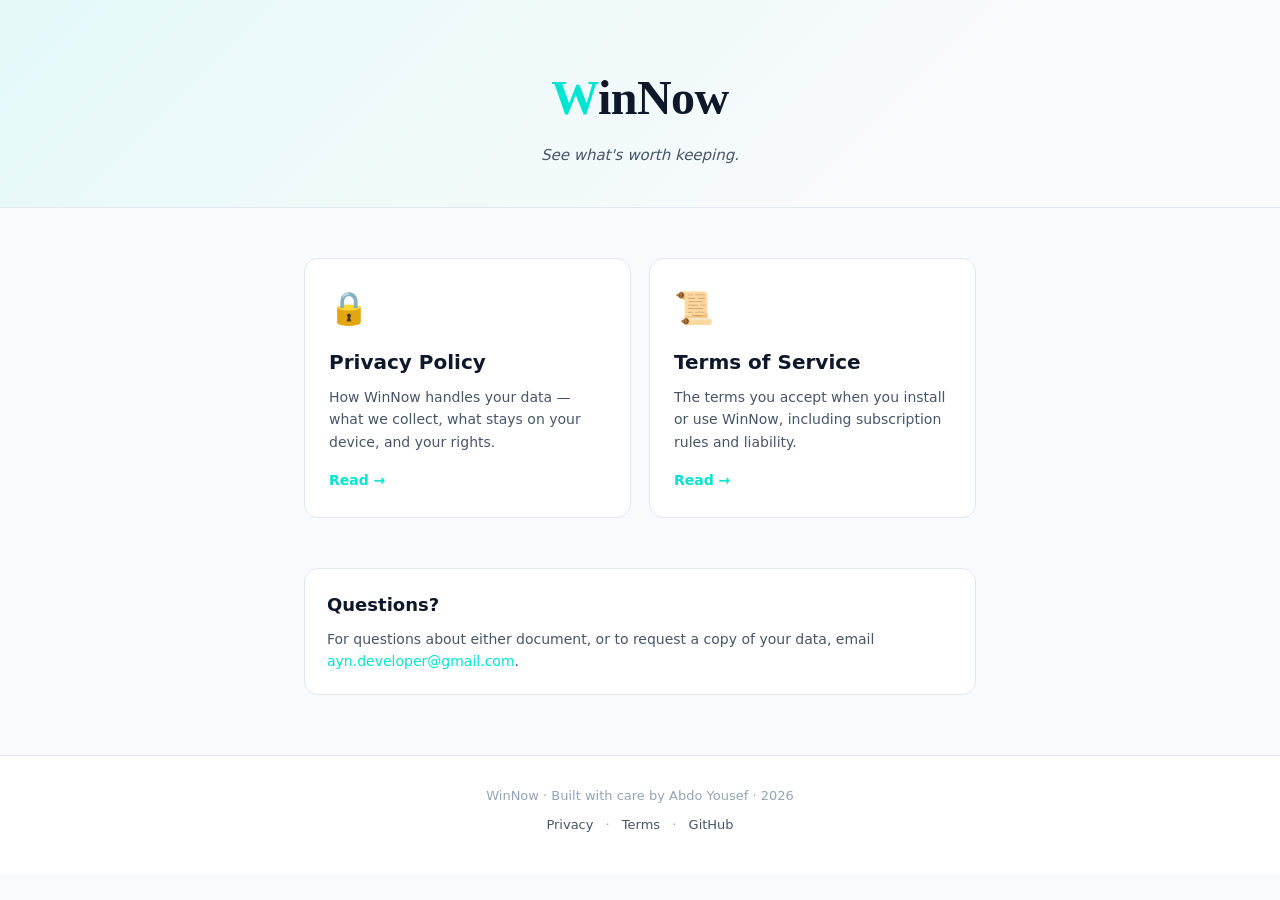
==== index.html @ 75b79fa7 "Initial WinNow legal pages" ====
<!DOCTYPE html>
<html lang="en">
<head>
<meta charset="UTF-8">
<meta name="viewport" content="width=device-width, initial-scale=1.0">
<title>WinNow — Legal</title>
<meta name="description" content="WinNow legal documents — Privacy Policy and Terms of Service.">
<link rel="stylesheet" href="style.css">
</head>
<body>
<header class="hero">
  <div class="container">
    <div class="brand">
      <span class="brand-w">W</span><span class="brand-rest">inNow</span>
    </div>
    <p class="tagline">See what's worth keeping.</p>
  </div>
</header>

<main class="container">
  <section class="card-grid">
    <a class="card" href="privacy.html">
      <div class="card-icon">🔒</div>
      <h2>Privacy Policy</h2>
      <p>How WinNow handles your data — what we collect, what stays on your device, and your rights.</p>
      <span class="card-cta">Read →</span>
    </a>

    <a class="card" href="terms.html">
      <div class="card-icon">📜</div>
      <h2>Terms of Service</h2>
      <p>The terms you accept when you install or use WinNow, including subscription rules and liability.</p>
      <span class="card-cta">Read →</span>
    </a>
  </section>

  <section class="contact">
    <h3>Questions?</h3>
    <p>
      For questions about either document, or to request a copy of your data, email
      <a href="mailto:ayn.developer@gmail.com">ayn.developer@gmail.com</a>.
    </p>
  </section>
</main>

<footer>
  <div class="container">
    <p>WinNow · Built with care by Abdo Yousef · 2026</p>
    <p class="links">
      <a href="privacy.html">Privacy</a> ·
      <a href="terms.html">Terms</a> ·
      <a href="https://github.com/abdoooyousef/winnow">GitHub</a>
    </p>
  </div>
</footer>
</body>
</html>
---- style.css ----
/* WinNow legal pages — minimal, mobile-first, no external deps */

* { box-sizing: border-box; margin: 0; padding: 0; }

:root {
  --primary: #00E5D1;
  --primary-dark: #00B8A8;
  --bg: #0D1117;
  --surface: #161B22;
  --surface-2: #1F2730;
  --border: #2A313C;
  --text: #F0F3F6;
  --text-dim: #A6B0BD;
  --text-muted: #6B7684;
}

@media (prefers-color-scheme: light) {
  :root {
    --bg: #F8FAFC;
    --surface: #FFFFFF;
    --surface-2: #F1F5F9;
    --border: #E2E8F0;
    --text: #0F172A;
    --text-dim: #475569;
    --text-muted: #94A3B8;
  }
}

body {
  font-family: -apple-system, BlinkMacSystemFont, 'Segoe UI', system-ui, sans-serif;
  background: var(--bg);
  color: var(--text);
  line-height: 1.6;
  font-size: 16px;
}

.container {
  max-width: 720px;
  margin: 0 auto;
  padding: 0 24px;
}

/* === Hero header === */
.hero {
  padding: 60px 0 40px;
  text-align: center;
  background: linear-gradient(
    135deg,
    color-mix(in srgb, var(--primary) 8%, transparent),
    transparent 70%
  );
  border-bottom: 1px solid var(--border);
}

.brand {
  font-family: 'Georgia', serif;
  font-size: 48px;
  font-weight: 700;
  letter-spacing: -0.5px;
}

.brand-w {
  color: var(--primary);
}

.tagline {
  margin-top: 6px;
  color: var(--text-dim);
  font-size: 15px;
  font-style: italic;
}

/* === Card grid (index page) === */
.card-grid {
  display: grid;
  grid-template-columns: 1fr 1fr;
  gap: 18px;
  margin: 50px 0;
}

@media (max-width: 600px) {
  .card-grid {
    grid-template-columns: 1fr;
  }
}

.card {
  background: var(--surface);
  border: 1px solid var(--border);
  border-radius: 14px;
  padding: 24px;
  text-decoration: none;
  color: var(--text);
  transition: transform 0.15s ease, border-color 0.15s ease;
  display: block;
}

.card:hover {
  transform: translateY(-2px);
  border-color: var(--primary);
}

.card-icon {
  font-size: 32px;
  margin-bottom: 12px;
}

.card h2 {
  font-size: 20px;
  margin-bottom: 8px;
}

.card p {
  color: var(--text-dim);
  font-size: 14px;
  margin-bottom: 14px;
}

.card-cta {
  color: var(--primary);
  font-weight: 600;
  font-size: 14px;
}

.contact {
  background: var(--surface);
  border: 1px solid var(--border);
  border-radius: 14px;
  padding: 22px;
  margin: 40px 0;
}

.contact h3 {
  font-size: 18px;
  margin-bottom: 8px;
}

.contact p {
  color: var(--text-dim);
  font-size: 14px;
}

.contact a {
  color: var(--primary);
  text-decoration: none;
}

.contact a:hover {
  text-decoration: underline;
}

/* === Document pages (privacy/terms) === */
.doc-header {
  padding: 40px 0 30px;
  border-bottom: 1px solid var(--border);
  margin-bottom: 40px;
}

.doc-back {
  display: inline-block;
  color: var(--text-dim);
  text-decoration: none;
  font-size: 14px;
  margin-bottom: 16px;
}

.doc-back:hover {
  color: var(--primary);
}

.doc-title {
  font-family: 'Georgia', serif;
  font-size: 36px;
  font-weight: 700;
  letter-spacing: -0.5px;
  margin-bottom: 6px;
}

.doc-meta {
  color: var(--text-dim);
  font-size: 14px;
}

.doc-intro {
  background: color-mix(in srgb, var(--primary) 8%, var(--surface));
  border: 1px solid color-mix(in srgb, var(--primary) 30%, transparent);
  border-radius: 12px;
  padding: 18px;
  margin-bottom: 36px;
  font-size: 14px;
  line-height: 1.7;
}

.doc-intro strong {
  color: var(--primary);
}

.doc-section {
  margin-bottom: 32px;
}

.doc-section h2 {
  font-size: 18px;
  font-weight: 700;
  margin-bottom: 10px;
  color: var(--text);
}

.doc-section p {
  color: var(--text-dim);
  font-size: 15px;
  line-height: 1.7;
  margin-bottom: 12px;
}

.doc-section ul {
  margin: 12px 0 12px 24px;
  color: var(--text-dim);
  font-size: 15px;
}

.doc-section ul li {
  margin-bottom: 6px;
  line-height: 1.7;
}

.doc-section a {
  color: var(--primary);
}

/* === Footer === */
footer {
  background: var(--surface);
  border-top: 1px solid var(--border);
  padding: 30px 0;
  margin-top: 60px;
  text-align: center;
}

footer p {
  color: var(--text-muted);
  font-size: 13px;
  margin-bottom: 8px;
}

footer .links a {
  color: var(--text-dim);
  text-decoration: none;
  margin: 0 8px;
}

footer .links a:hover {
  color: var(--primary);
}
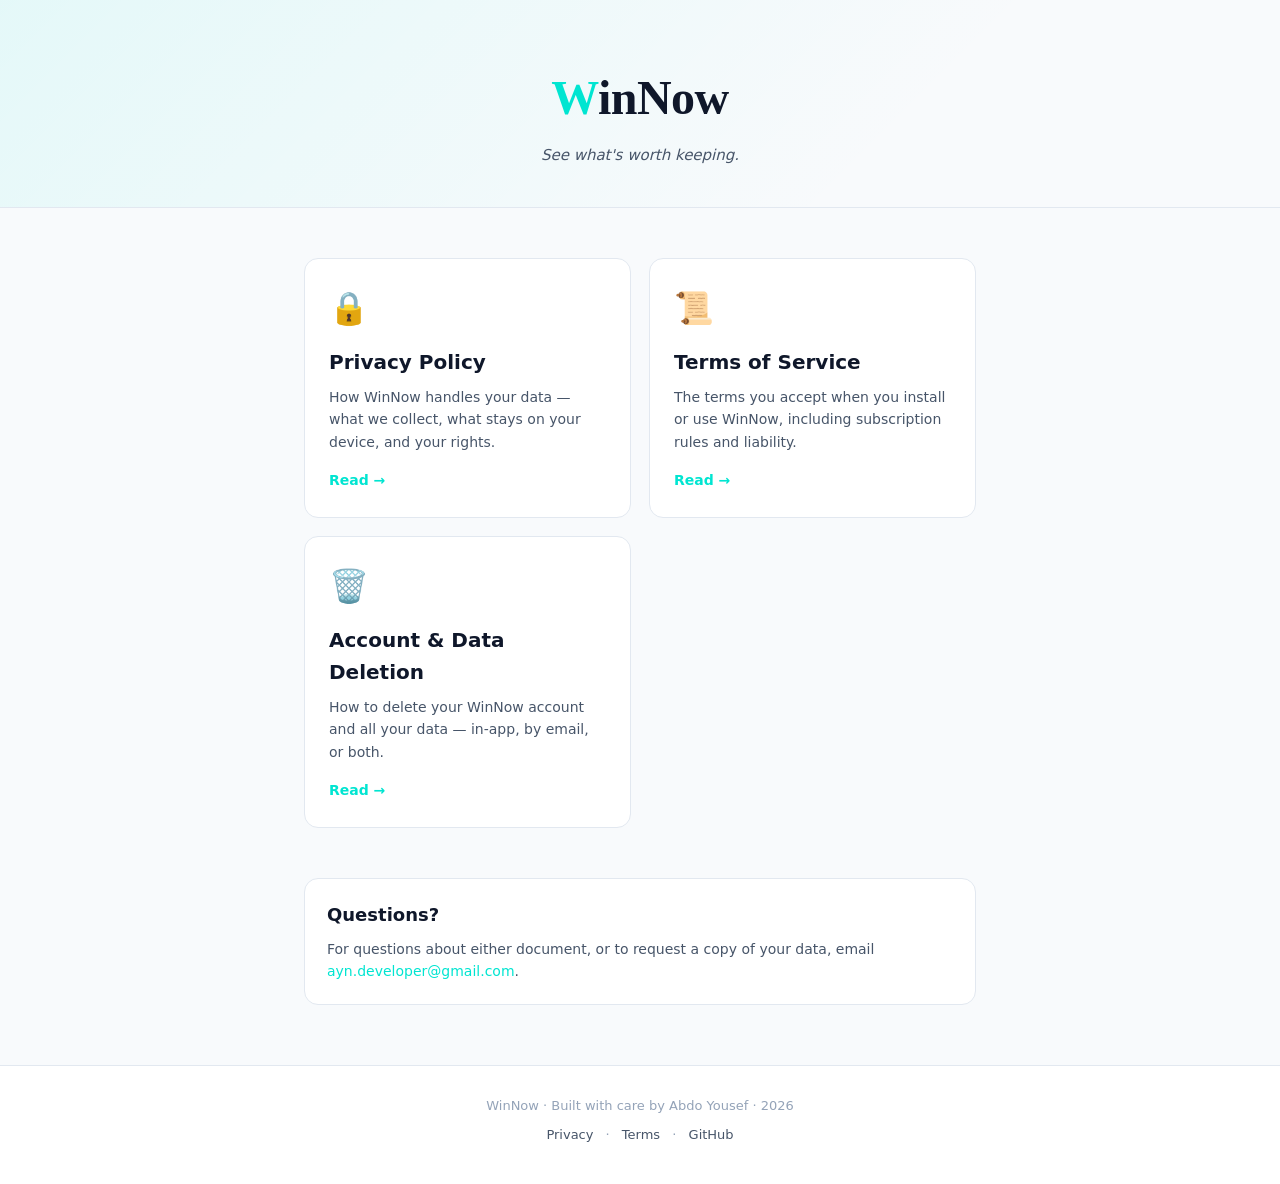
==== commit 182df7f9: "Add account & data deletion page Required by Google Play Data Safety form — the user (or anyone) nee" ====
--- a/index.html
+++ b/index.html
@@ -32,6 +32,13 @@
       <p>The terms you accept when you install or use WinNow, including subscription rules and liability.</p>
       <span class="card-cta">Read →</span>
     </a>
+
+    <a class="card" href="account-deletion.html">
+      <div class="card-icon">🗑️</div>
+      <h2>Account &amp; Data Deletion</h2>
+      <p>How to delete your WinNow account and all your data — in-app, by email, or both.</p>
+      <span class="card-cta">Read →</span>
+    </a>
   </section>
 
   <section class="contact">
